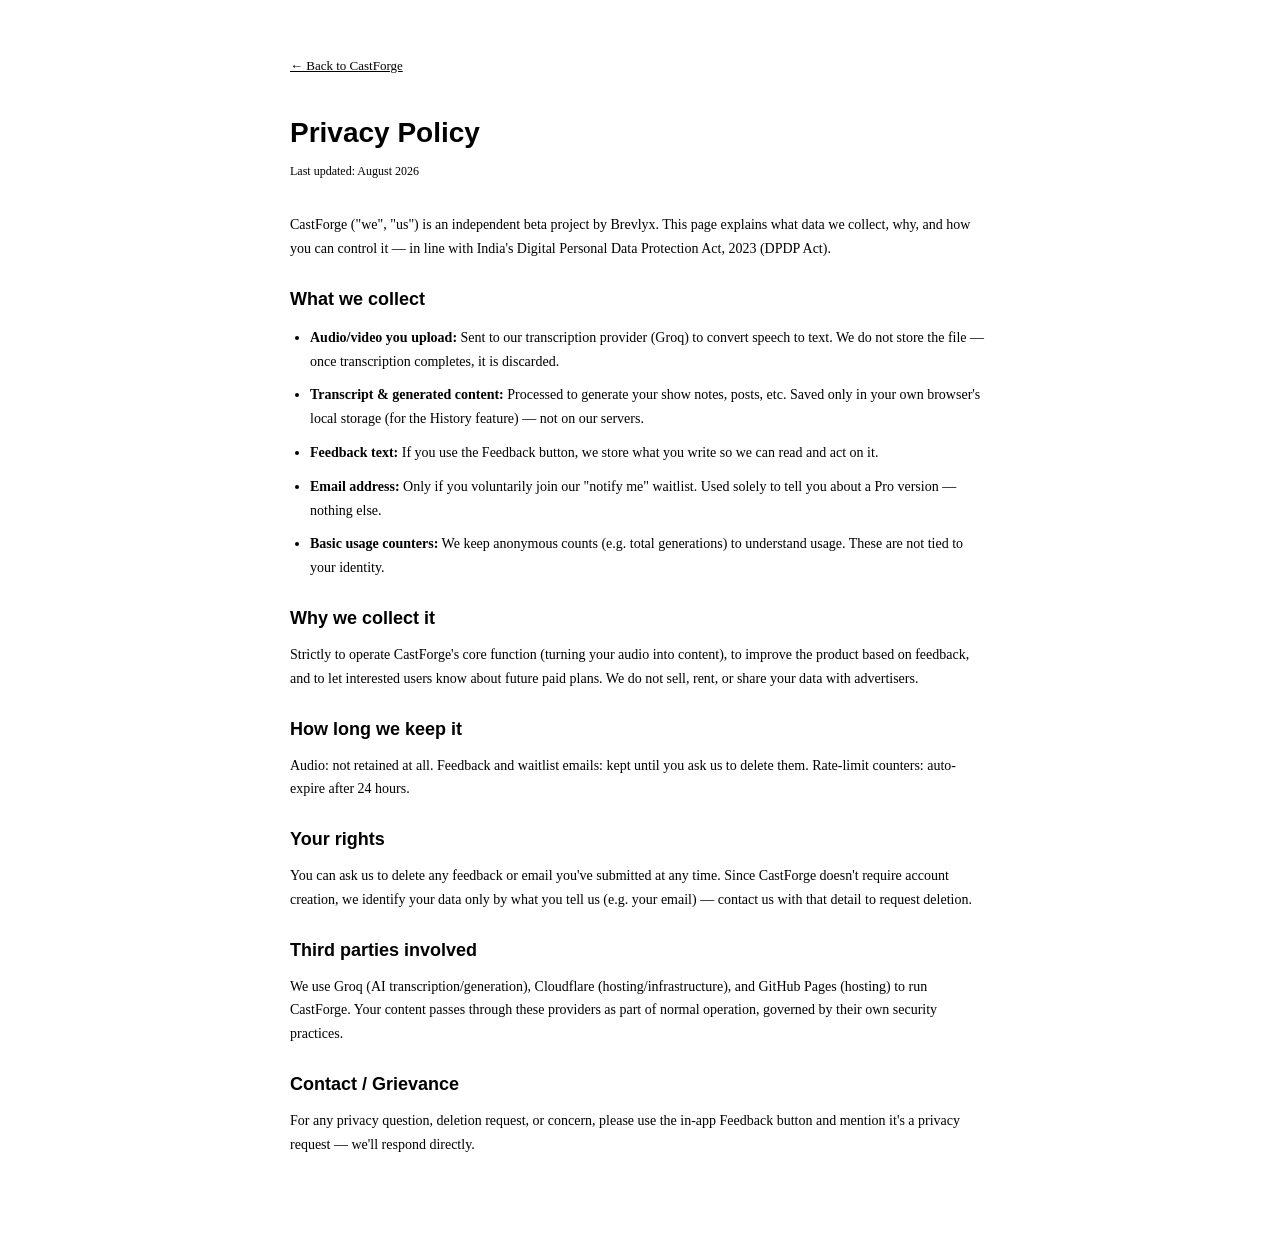
==== privacy.html @ f343cc7c "Add files via upload" ====
<!DOCTYPE html>
<html lang="en">
<head>
<meta charset="UTF-8">
<meta name="viewport" content="width=device-width, initial-scale=1.0">
<title>Privacy Policy — CastForge</title>
<link rel="icon" type="image/png" href="favicon.png">
<link rel="stylesheet" href="style.css">
<style>
  .legal-page{ max-width:700px; margin:0 auto; padding:48px 24px 80px; }
  .legal-page h1{ font-family:'Space Grotesk', sans-serif; font-size:28px; margin-bottom:8px; }
  .legal-page .updated{ font-size:12px; color:var(--text-dim); margin-bottom:32px; }
  .legal-page h2{ font-family:'Space Grotesk', sans-serif; font-size:18px; margin:28px 0 10px; color:var(--accent); }
  .legal-page p, .legal-page li{ font-size:14px; color:var(--text-dim); line-height:1.7; margin-bottom:10px; }
  .legal-page ul{ padding-left:20px; }
  .legal-page a{ color:var(--accent); }
  .back-link{ display:inline-block; margin-bottom:24px; font-size:13px; color:var(--text-dim); }
</style>
</head>
<body>
<main class="legal-page">
  <a href="index.html" class="back-link">← Back to CastForge</a>
  <h1>Privacy Policy</h1>
  <p class="updated">Last updated: August 2026</p>

  <p>CastForge ("we", "us") is an independent beta project by Brevlyx. This page explains what data we collect, why, and how you can control it — in line with India's Digital Personal Data Protection Act, 2023 (DPDP Act).</p>

  <h2>What we collect</h2>
  <ul>
    <li><strong>Audio/video you upload:</strong> Sent to our transcription provider (Groq) to convert speech to text. We do not store the file — once transcription completes, it is discarded.</li>
    <li><strong>Transcript & generated content:</strong> Processed to generate your show notes, posts, etc. Saved only in your own browser's local storage (for the History feature) — not on our servers.</li>
    <li><strong>Feedback text:</strong> If you use the Feedback button, we store what you write so we can read and act on it.</li>
    <li><strong>Email address:</strong> Only if you voluntarily join our "notify me" waitlist. Used solely to tell you about a Pro version — nothing else.</li>
    <li><strong>Basic usage counters:</strong> We keep anonymous counts (e.g. total generations) to understand usage. These are not tied to your identity.</li>
  </ul>

  <h2>Why we collect it</h2>
  <p>Strictly to operate CastForge's core function (turning your audio into content), to improve the product based on feedback, and to let interested users know about future paid plans. We do not sell, rent, or share your data with advertisers.</p>

  <h2>How long we keep it</h2>
  <p>Audio: not retained at all. Feedback and waitlist emails: kept until you ask us to delete them. Rate-limit counters: auto-expire after 24 hours.</p>

  <h2>Your rights</h2>
  <p>You can ask us to delete any feedback or email you've submitted at any time. Since CastForge doesn't require account creation, we identify your data only by what you tell us (e.g. your email) — contact us with that detail to request deletion.</p>

  <h2>Third parties involved</h2>
  <p>We use Groq (AI transcription/generation), Cloudflare (hosting/infrastructure), and GitHub Pages (hosting) to run CastForge. Your content passes through these providers as part of normal operation, governed by their own security practices.</p>

  <h2>Contact / Grievance</h2>
  <p>For any privacy question, deletion request, or concern, please use the in-app Feedback button and mention it's a privacy request — we'll respond directly.</p>
</main>
</body>
</html>
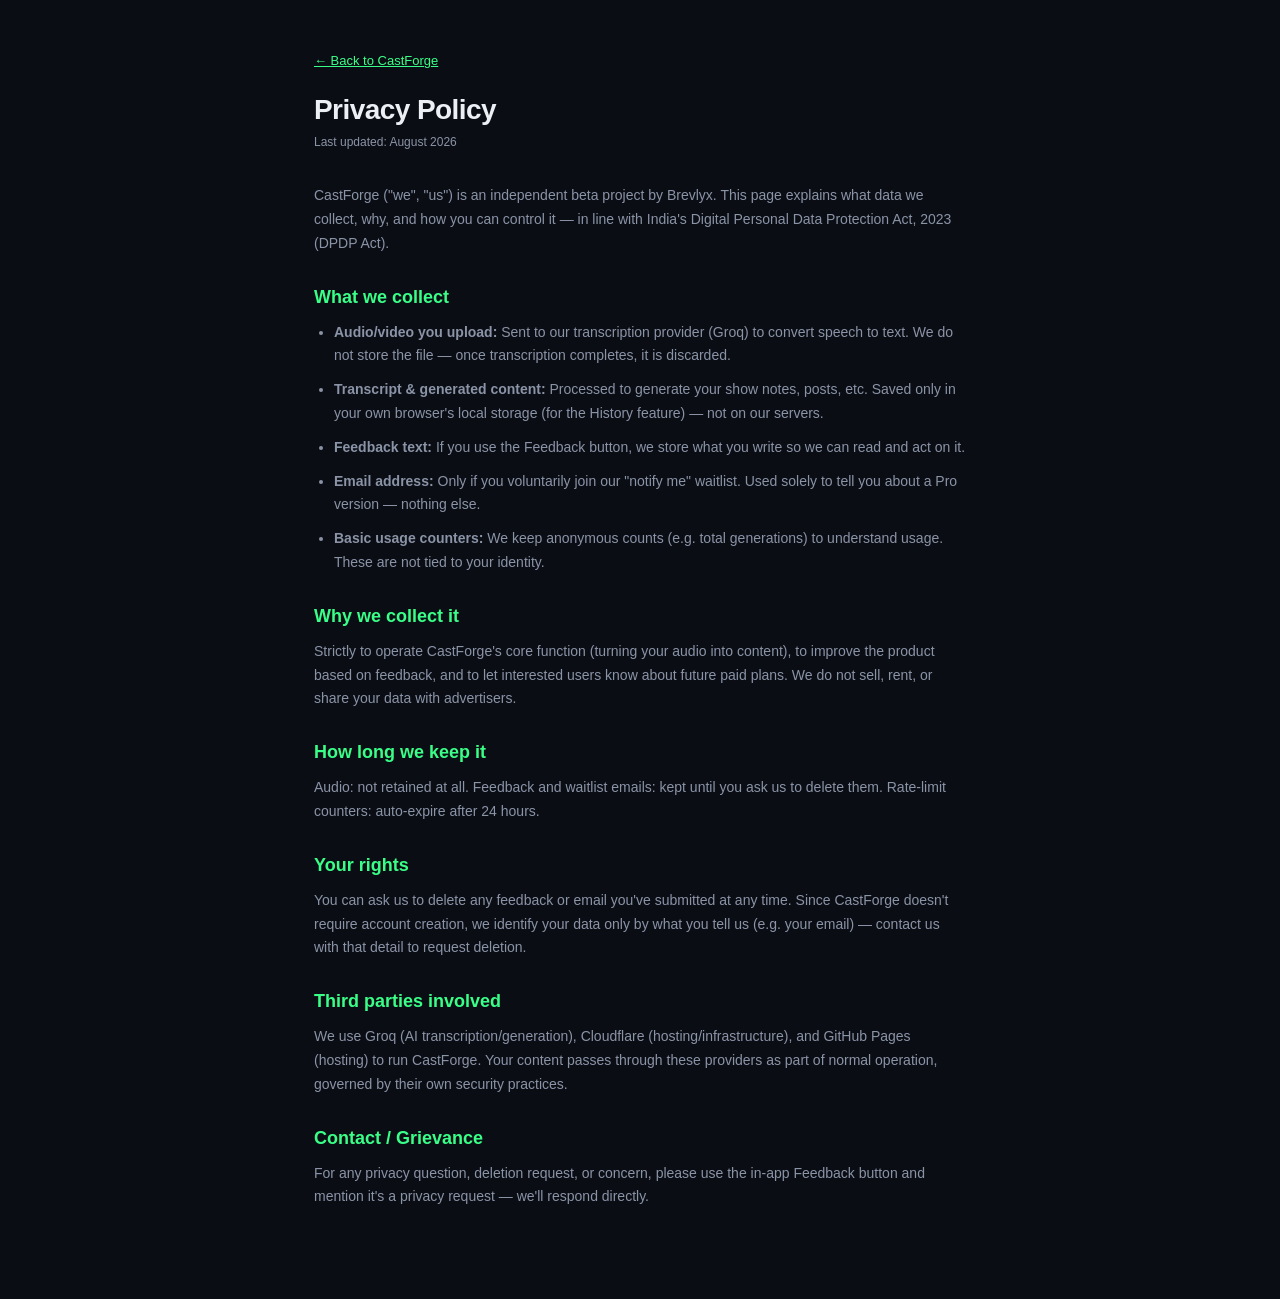
==== commit 0a4ee93e: "Add theme script to privacy.html" ====
--- a/privacy.html
+++ b/privacy.html
@@ -6,6 +6,11 @@
 <title>Privacy Policy — CastForge</title>
 <link rel="icon" type="image/png" href="favicon.png">
 <link rel="stylesheet" href="style.css">
+<script>
+  if(localStorage.getItem('castforge_theme') === 'light'){
+    document.documentElement.setAttribute('data-theme', 'light');
+  }
+</script>
 <style>
   .legal-page{ max-width:700px; margin:0 auto; padding:48px 24px 80px; }
   .legal-page h1{ font-family:'Space Grotesk', sans-serif; font-size:28px; margin-bottom:8px; }
@@ -50,4 +55,5 @@
   <p>For any privacy question, deletion request, or concern, please use the in-app Feedback button and mention it's a privacy request — we'll respond directly.</p>
 </main>
 </body>
-</html>
+  </html>
+  
--- a/style.css
+++ b/style.css
@@ -0,0 +1,333 @@
+@import url('https://fonts.cdnfonts.com/css/space-grotesk');
+@import url('https://fonts.cdnfonts.com/css/inter');
+
+:root{
+  --bg: #0A0E14;
+  --bg-raised: #101623;
+  --line: #1E2635;
+  --text: #ECEFF4;
+  --text-dim: #8B93A7;
+  --accent: #39FF88;
+  --accent-dim: #1F8F52;
+  --accent-wash: rgba(57,255,136,0.08);
+  --header-bg: rgba(10,14,20,0.9);
+  --input-bg: #0D1320;
+}
+[data-theme="light"]{
+  --bg: #F7F9FB;
+  --bg-raised: #FFFFFF;
+  --line: #E2E7EE;
+  --text: #10151F;
+  --text-dim: #5C6577;
+  --accent: #0FA85C;
+  --accent-dim: #0C8248;
+  --accent-wash: rgba(15,168,92,0.08);
+  --header-bg: rgba(247,249,251,0.9);
+  --input-bg: #EEF1F5;
+}
+*{box-sizing:border-box; margin:0; padding:0;}
+html{scroll-behavior:smooth;}
+body{
+  background:var(--bg);
+  color:var(--text);
+  font-family:'Inter', -apple-system, sans-serif;
+  line-height:1.5;
+  transition: background .2s ease, color .2s ease;
+  min-height:100vh;
+}
+::selection{ background:var(--accent); color:#06110B; }
+
+.noise{
+  position:fixed; inset:0; pointer-events:none; opacity:0.025; z-index:1;
+  background-image:url("data:image/svg+xml,%3Csvg xmlns='http://www.w3.org/2000/svg' width='120' height='120'%3E%3Cfilter id='n'%3E%3CfeTurbulence type='fractalNoise' baseFrequency='0.9' numOctaves='2'/%3E%3C/filter%3E%3Crect width='100%25' height='100%25' filter='url(%23n)'/%3E%3C/svg%3E");
+}
+
+header{
+  position:sticky; top:0; z-index:10;
+  display:flex; align-items:center; justify-content:space-between;
+  gap:8px;
+  padding:14px 20px;
+  background:var(--header-bg);
+  backdrop-filter:blur(10px);
+  border-bottom:1px solid var(--line);
+  flex-wrap:wrap;
+}
+.header-actions{ display:flex; align-items:center; gap:8px; flex-wrap:wrap; }
+.logo-group{ display:flex; flex-direction:column; gap:2px; }
+.logo{
+  font-family:'Space Grotesk', sans-serif;
+  font-weight:700;
+  font-size:19px;
+  letter-spacing:-0.02em;
+  display:flex; align-items:center; gap:9px;
+}
+.logo-sub{
+  font-size:10px; color:var(--text-dim); letter-spacing:0.04em;
+  margin-left:31px; text-transform:uppercase;
+}
+.logo-mark{
+  width:22px; height:16px; display:flex; align-items:flex-end; gap:2px;
+}
+.logo-mark span{
+  width:3px; background:var(--accent); border-radius:1px;
+  animation:pulse 1.4s ease-in-out infinite;
+}
+.logo-mark span:nth-child(1){height:40%; animation-delay:0s;}
+.logo-mark span:nth-child(2){height:100%; animation-delay:0.15s;}
+.logo-mark span:nth-child(3){height:65%; animation-delay:0.3s;}
+.logo-mark span:nth-child(4){height:85%; animation-delay:0.45s;}
+@keyframes pulse{
+  0%,100%{transform:scaleY(0.5);} 50%{transform:scaleY(1);}
+}
+.tag{
+  font-size:12px; color:var(--text-dim);
+  border:1px solid var(--line); padding:5px 10px; border-radius:20px;
+}
+.settings-btn{
+  background:transparent; border:1px solid var(--line); color:var(--text-dim);
+  width:36px; height:36px; border-radius:8px; font-size:16px; cursor:pointer;
+  transition:all .15s;
+}
+.settings-btn:hover{ color:var(--accent); border-color:var(--accent-dim); }
+
+.history-btn, .feedback-btn, .theme-toggle{
+  background:transparent; border:1px solid var(--line); color:var(--text-dim);
+  width:36px; height:36px; border-radius:8px; font-size:15px; cursor:pointer;
+  transition:all .15s; display:flex; align-items:center; justify-content:center;
+  flex-shrink:0;
+}
+.history-btn:hover, .feedback-btn:hover, .theme-toggle:hover{ color:var(--accent); border-color:var(--accent-dim); }
+
+.feedback-textarea{
+  width:100%; min-height:100px;
+  background:var(--input-bg); border:1px solid var(--line); border-radius:8px;
+  color:var(--text); font-family:'Inter', sans-serif; font-size:14px;
+  padding:12px 14px; resize:vertical; line-height:1.5;
+}
+.feedback-textarea:focus{ outline:none; border-color:var(--accent-dim); }
+.feedback-status{ font-size:12px; color:var(--accent); margin-top:10px; min-height:16px; }
+
+.history-modal{ max-width:480px; max-height:75vh; overflow-y:auto; }
+.history-item{
+  background:var(--input-bg); border:1px solid var(--line); border-radius:10px;
+  padding:14px 16px; margin-bottom:10px; cursor:pointer; transition:all .15s;
+}
+.history-item:hover{ border-color:var(--accent-dim); }
+.history-item-title{ font-size:14px; font-weight:600; margin-bottom:4px; }
+.history-item-meta{ font-size:11px; color:var(--text-dim); }
+.history-empty{ font-size:13px; color:var(--text-dim); text-align:center; padding:24px 0; }
+.history-delete{
+  float:right; background:none; border:none; color:var(--text-dim); cursor:pointer; font-size:14px;
+}
+.history-delete:hover{ color:#ff8080; }
+
+.inapp-banner{
+  display:none; background:#3a2a0a; border-bottom:1px solid #6b4a12;
+  color:#ffcb6b; font-size:13px; text-align:center; padding:12px 16px; line-height:1.5;
+}
+.inapp-banner.active{ display:block; }
+
+.modal-overlay{
+  display:none; position:fixed; inset:0; z-index:100;
+  background:rgba(5,7,11,0.75); backdrop-filter:blur(4px);
+  align-items:center; justify-content:center; padding:20px;
+}
+.modal-overlay.active{ display:flex; }
+.modal{
+  background:var(--bg-raised); border:1px solid var(--line); border-radius:14px;
+  padding:26px; max-width:400px; width:100%;
+}
+.modal-title{ font-family:'Space Grotesk', sans-serif; font-size:18px; font-weight:700; margin-bottom:8px; }
+.modal-sub{ font-size:13px; color:var(--text-dim); margin-bottom:18px; line-height:1.5; }
+.modal-label{ font-size:12px; color:var(--text-dim); display:block; margin-bottom:6px; }
+.modal-input{
+  width:100%; background:var(--input-bg); border:1px solid var(--line); border-radius:8px;
+  color:var(--text); font-size:14px; padding:11px 14px; font-family:'Inter', sans-serif;
+}
+.modal-input:focus{ outline:none; border-color:var(--accent-dim); }
+.modal-hint{ font-size:11px; color:var(--text-dim); margin-top:8px; }
+.modal-actions{ display:flex; justify-content:flex-end; gap:10px; margin-top:20px; }
+
+main{max-width:900px; margin:0 auto; padding:0 24px;}
+
+.hero{
+  padding:64px 0 40px;
+  text-align:left;
+}
+.eyebrow{
+  font-size:12px; text-transform:uppercase; letter-spacing:0.14em;
+  color:var(--accent); font-weight:600; margin-bottom:16px;
+  display:flex; align-items:center; gap:8px;
+}
+.eyebrow::before{content:''; width:6px; height:6px; background:var(--accent); border-radius:50%; display:inline-block; box-shadow:0 0 8px var(--accent);}
+h1{
+  font-family:'Space Grotesk', sans-serif;
+  font-weight:700;
+  font-size:clamp(32px, 5.5vw, 52px);
+  line-height:1.05;
+  letter-spacing:-0.02em;
+  max-width:14ch;
+  margin-bottom:18px;
+}
+h1 em{ font-style:normal; color:var(--accent); }
+.sub{
+  color:var(--text-dim); font-size:16px; max-width:52ch; margin-bottom:0;
+}
+
+.panel{
+  background:var(--bg-raised);
+  border:1px solid var(--line);
+  border-radius:14px;
+  padding:28px;
+  margin:32px 0;
+}
+.panel-label{
+  font-family:'Space Grotesk', sans-serif;
+  font-size:13px; font-weight:600; text-transform:uppercase; letter-spacing:0.08em;
+  color:var(--text-dim); margin-bottom:14px;
+}
+
+textarea{
+  width:100%; min-height:160px;
+  background:var(--input-bg); border:1px solid var(--line); border-radius:10px;
+  color:var(--text); font-family:'Inter', sans-serif; font-size:14px;
+  padding:16px; resize:vertical; line-height:1.6;
+}
+textarea:focus{ outline:none; border-color:var(--accent-dim); }
+textarea::placeholder{ color:#4A5468; }
+
+.input-mode-tabs{ display:flex; gap:8px; margin-bottom:16px; }
+.mode-tab{
+  font-family:'Space Grotesk', sans-serif; font-size:13px; font-weight:600;
+  background:transparent; color:var(--text-dim); border:1px solid var(--line);
+  padding:9px 16px; border-radius:8px; cursor:pointer; transition:all .15s;
+}
+.mode-tab.active{ background:var(--accent-wash); color:var(--accent); border-color:var(--accent-dim); }
+
+.dropzone{
+  display:flex; flex-direction:column; align-items:center; justify-content:center;
+  gap:10px; min-height:160px; border:1.5px dashed var(--line); border-radius:12px;
+  cursor:pointer; transition:all .15s; text-align:center; padding:20px;
+}
+.dropzone:hover{ border-color:var(--accent-dim); background:var(--accent-wash); }
+.dropzone-icon{ font-size:32px; }
+.dropzone-text{ font-size:14px; color:var(--text-dim); line-height:1.6; }
+.dropzone-sub{ font-size:12px; color:#4A5468; }
+.dropzone.has-file{ border-color:var(--accent); border-style:solid; }
+
+.lang-select-row{ display:flex; align-items:center; gap:10px; margin-bottom:14px; flex-wrap:wrap; }
+.lang-label{ font-size:12px; color:var(--text-dim); }
+.lang-chips{ display:flex; gap:6px; }
+.lang-chip{
+  font-size:12px; color:var(--text-dim); background:transparent;
+  border:1px solid var(--line); padding:5px 12px; border-radius:20px; cursor:pointer;
+  transition:all .15s;
+}
+.lang-chip.active{ background:var(--accent-wash); color:var(--accent); border-color:var(--accent-dim); }
+.lang-chip:hover:not(.active){ border-color:var(--accent-dim); color:var(--text); }
+
+.sample-row{ display:flex; gap:10px; margin-top:12px; flex-wrap:wrap; }
+.chip{
+  font-size:12px; color:var(--text-dim); background:transparent;
+  border:1px solid var(--line); padding:6px 12px; border-radius:20px;
+  cursor:pointer; transition:all .15s;
+}
+.chip:hover{ border-color:var(--accent-dim); color:var(--text); }
+
+.cta-row{ display:flex; align-items:center; gap:16px; margin-top:20px; flex-wrap:wrap; }
+button.primary{
+  background:var(--accent); color:#06110B; border:none;
+  font-family:'Space Grotesk', sans-serif; font-weight:700; font-size:15px;
+  padding:14px 26px; border-radius:9px; cursor:pointer;
+  transition:transform .15s, box-shadow .15s;
+  box-shadow:0 0 0 rgba(57,255,136,0);
+}
+button.primary:hover{ transform:translateY(-1px); box-shadow:0 6px 20px rgba(57,255,136,0.25); }
+button.primary:disabled{ opacity:0.5; cursor:not-allowed; transform:none; box-shadow:none; }
+.hint{ font-size:12px; color:var(--text-dim); }
+
+.waveform{
+  display:none; align-items:flex-end; gap:3px; height:36px; margin:20px 0;
+}
+.waveform.active{ display:flex; }
+.waveform span{
+  width:4px; background:var(--accent); border-radius:2px;
+  animation:wave 1s ease-in-out infinite;
+}
+@keyframes wave{
+  0%,100%{ height:20%; opacity:0.4; } 50%{ height:100%; opacity:1; }
+}
+
+.status-text{ font-size:13px; color:var(--accent); display:none; margin-top:4px; }
+.status-text.active{ display:block; }
+
+.results{ display:none; margin-top:8px; }
+.results.active{ display:block; }
+
+.tabs{
+  display:flex; gap:4px; border-bottom:1px solid var(--line);
+  margin-bottom:24px; overflow-x:auto;
+}
+.tab{
+  font-family:'Space Grotesk', sans-serif; font-size:13px; font-weight:600;
+  color:var(--text-dim); background:none; border:none; cursor:pointer;
+  padding:12px 16px; border-bottom:2px solid transparent; white-space:nowrap;
+  transition:color .15s;
+}
+.tab.active{ color:var(--accent); border-bottom-color:var(--accent); }
+.tab:hover:not(.active){ color:var(--text); }
+
+.tab-content{ display:none; }
+.tab-content.active{ display:block; animation:fadeIn .3s ease; }
+@keyframes fadeIn{ from{opacity:0; transform:translateY(6px);} to{opacity:1; transform:translateY(0);} }
+
+.output-block{
+  background:var(--input-bg); border:1px solid var(--line); border-radius:10px;
+  padding:20px; font-size:14px; white-space:pre-wrap; line-height:1.7;
+  max-height:420px; overflow-y:auto;
+}
+.output-block:focus{ outline:none; border-color:var(--accent-dim); background:var(--input-bg); }
+.output-block h3{ font-family:'Space Grotesk', sans-serif; font-size:14px; color:var(--accent); margin:16px 0 6px; }
+.output-block h3:first-child{ margin-top:0; }
+
+.edit-hint{ font-size:11px; color:var(--text-dim); margin-bottom:8px; }
+
+.copy-btn{
+  margin-top:12px; font-size:12px; color:var(--accent);
+  background:var(--accent-wash); border:1px solid var(--accent-dim);
+  padding:7px 14px; border-radius:8px; cursor:pointer;
+}
+.copy-btn:hover{ background:rgba(57,255,136,0.15); }
+
+.social-post{
+  background:var(--input-bg); border:1px solid var(--line); border-radius:10px;
+  padding:14px 16px; margin-bottom:10px; font-size:13.5px; position:relative;
+}
+.social-post:focus{ outline:none; border-color:var(--accent-dim); }
+.social-post .num{ color:var(--accent); font-weight:700; margin-right:6px; }
+
+footer{
+  max-width:900px; margin:60px auto 40px; padding:24px; text-align:center;
+  color:var(--text-dim); font-size:12px; border-top:1px solid var(--line);
+}
+.footer-link{
+  background:none; border:none; color:var(--text-dim); font-size:12px;
+  text-decoration:underline; cursor:pointer; margin-top:8px; padding:0;
+}
+.footer-link:hover{ color:var(--accent); }
+
+.privacy-note{
+  font-size:11.5px; color:var(--text-dim); text-align:center; margin-top:14px;
+  display:flex; align-items:center; justify-content:center; gap:4px;
+}
+.privacy-detail p{ font-size:13px; color:var(--text-dim); line-height:1.6; margin-bottom:14px; }
+.privacy-detail strong{ color:var(--text); }
+
+.error-box{
+  background:rgba(255,80,80,0.08); border:1px solid rgba(255,80,80,0.3);
+  color:#ff8080; padding:14px 16px; border-radius:10px; font-size:13px; margin-top:16px; display:none;
+  line-height:1.6;
+}
+.error-box a{ color:var(--accent); }
+.error-box.active{ display:block; }
+  
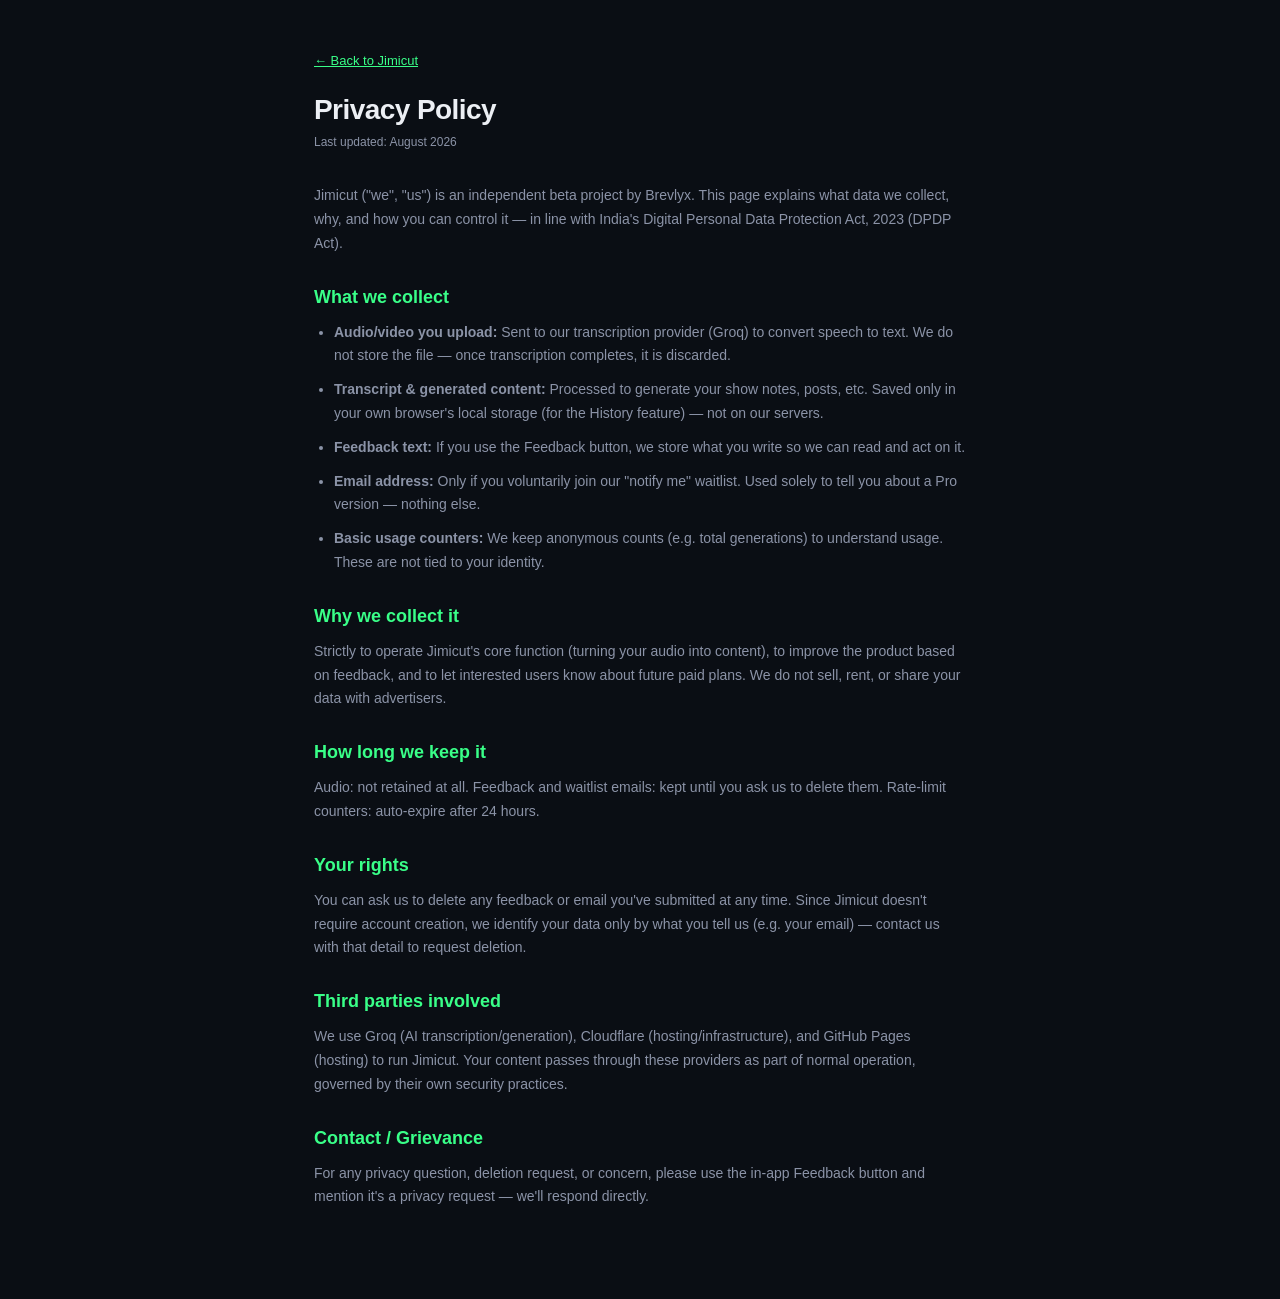
==== commit 1d817a97: "Update privacy policy references from CastForge to Jimicut" ====
--- a/privacy.html
+++ b/privacy.html
@@ -3,7 +3,7 @@
 <head>
 <meta charset="UTF-8">
 <meta name="viewport" content="width=device-width, initial-scale=1.0">
-<title>Privacy Policy — CastForge</title>
+<title>Privacy Policy — Jimicut</title>
 <link rel="icon" type="image/png" href="favicon.png">
 <link rel="stylesheet" href="style.css">
 <script>
@@ -24,11 +24,11 @@
 </head>
 <body>
 <main class="legal-page">
-  <a href="index.html" class="back-link">← Back to CastForge</a>
+  <a href="index.html" class="back-link">← Back to Jimicut</a>
   <h1>Privacy Policy</h1>
   <p class="updated">Last updated: August 2026</p>
 
-  <p>CastForge ("we", "us") is an independent beta project by Brevlyx. This page explains what data we collect, why, and how you can control it — in line with India's Digital Personal Data Protection Act, 2023 (DPDP Act).</p>
+  <p>Jimicut ("we", "us") is an independent beta project by Brevlyx. This page explains what data we collect, why, and how you can control it — in line with India's Digital Personal Data Protection Act, 2023 (DPDP Act).</p>
 
   <h2>What we collect</h2>
   <ul>
@@ -40,20 +40,19 @@
   </ul>
 
   <h2>Why we collect it</h2>
-  <p>Strictly to operate CastForge's core function (turning your audio into content), to improve the product based on feedback, and to let interested users know about future paid plans. We do not sell, rent, or share your data with advertisers.</p>
+  <p>Strictly to operate Jimicut's core function (turning your audio into content), to improve the product based on feedback, and to let interested users know about future paid plans. We do not sell, rent, or share your data with advertisers.</p>
 
   <h2>How long we keep it</h2>
   <p>Audio: not retained at all. Feedback and waitlist emails: kept until you ask us to delete them. Rate-limit counters: auto-expire after 24 hours.</p>
 
   <h2>Your rights</h2>
-  <p>You can ask us to delete any feedback or email you've submitted at any time. Since CastForge doesn't require account creation, we identify your data only by what you tell us (e.g. your email) — contact us with that detail to request deletion.</p>
+  <p>You can ask us to delete any feedback or email you've submitted at any time. Since Jimicut doesn't require account creation, we identify your data only by what you tell us (e.g. your email) — contact us with that detail to request deletion.</p>
 
   <h2>Third parties involved</h2>
-  <p>We use Groq (AI transcription/generation), Cloudflare (hosting/infrastructure), and GitHub Pages (hosting) to run CastForge. Your content passes through these providers as part of normal operation, governed by their own security practices.</p>
+  <p>We use Groq (AI transcription/generation), Cloudflare (hosting/infrastructure), and GitHub Pages (hosting) to run Jimicut. Your content passes through these providers as part of normal operation, governed by their own security practices.</p>
 
   <h2>Contact / Grievance</h2>
   <p>For any privacy question, deletion request, or concern, please use the in-app Feedback button and mention it's a privacy request — we'll respond directly.</p>
 </main>
 </body>
-  </html>
-  
+</html>
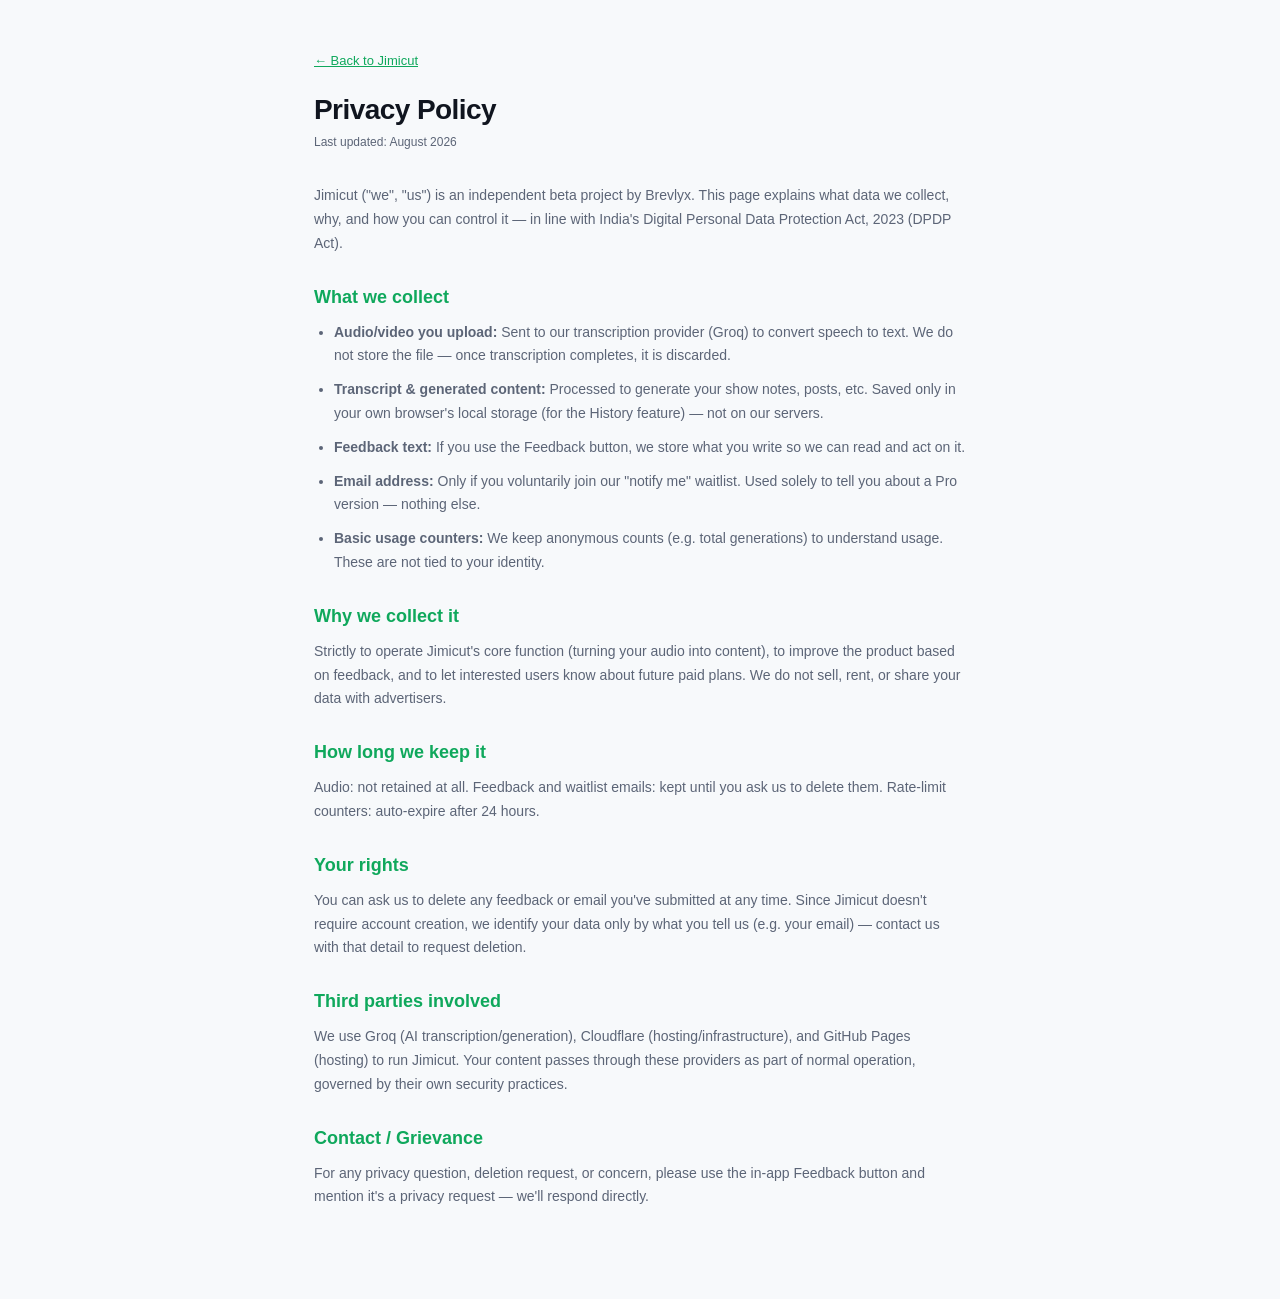
==== commit c80fd1cc: "Update privacy.html" ====
--- a/privacy.html
+++ b/privacy.html
@@ -7,8 +7,8 @@
 <link rel="icon" type="image/png" href="favicon.png">
 <link rel="stylesheet" href="style.css">
 <script>
-  if(localStorage.getItem('castforge_theme') === 'light'){
-    document.documentElement.setAttribute('data-theme', 'light');
+  if(localStorage.getItem('jimicut_theme') === 'dark'){
+    document.documentElement.setAttribute('data-theme', 'dark');
   }
 </script>
 <style>
--- a/style.css
+++ b/style.css
@@ -2,6 +2,18 @@
 @import url('https://fonts.cdnfonts.com/css/inter');
 
 :root{
+  --bg: #F7F9FB;
+  --bg-raised: #FFFFFF;
+  --line: #E2E7EE;
+  --text: #10151F;
+  --text-dim: #5C6577;
+  --accent: #0FA85C;
+  --accent-dim: #0C8248;
+  --accent-wash: rgba(15,168,92,0.08);
+  --header-bg: rgba(247,249,251,0.9);
+  --input-bg: #EEF1F5;
+}
+[data-theme="dark"]{
   --bg: #0A0E14;
   --bg-raised: #101623;
   --line: #1E2635;
@@ -13,18 +25,6 @@
   --header-bg: rgba(10,14,20,0.9);
   --input-bg: #0D1320;
 }
-[data-theme="light"]{
-  --bg: #F7F9FB;
-  --bg-raised: #FFFFFF;
-  --line: #E2E7EE;
-  --text: #10151F;
-  --text-dim: #5C6577;
-  --accent: #0FA85C;
-  --accent-dim: #0C8248;
-  --accent-wash: rgba(15,168,92,0.08);
-  --header-bg: rgba(247,249,251,0.9);
-  --input-bg: #EEF1F5;
-}
 *{box-sizing:border-box; margin:0; padding:0;}
 html{scroll-behavior:smooth;}
 body{
@@ -101,7 +101,7 @@
 .feedback-textarea{
   width:100%; min-height:100px;
   background:var(--input-bg); border:1px solid var(--line); border-radius:8px;
-  color:var(--text); font-family:'Inter', sans-serif; font-size:14px;
+  color:var(--text); font-family:'Inter', sans-serif; font-size:16px;
   padding:12px 14px; resize:vertical; line-height:1.5;
 }
 .feedback-textarea:focus{ outline:none; border-color:var(--accent-dim); }
@@ -142,7 +142,7 @@
 .modal-label{ font-size:12px; color:var(--text-dim); display:block; margin-bottom:6px; }
 .modal-input{
   width:100%; background:var(--input-bg); border:1px solid var(--line); border-radius:8px;
-  color:var(--text); font-size:14px; padding:11px 14px; font-family:'Inter', sans-serif;
+  color:var(--text); font-size:16px; padding:11px 14px; font-family:'Inter', sans-serif;
 }
 .modal-input:focus{ outline:none; border-color:var(--accent-dim); }
 .modal-hint{ font-size:11px; color:var(--text-dim); margin-top:8px; }
@@ -174,6 +174,20 @@
   color:var(--text-dim); font-size:16px; max-width:52ch; margin-bottom:0;
 }
 
+.demo-section{ margin:8px 0 32px; }
+.demo-label{
+  font-family:'Space Grotesk', sans-serif; font-size:12px; font-weight:600;
+  text-transform:uppercase; letter-spacing:0.08em; color:var(--accent); margin-bottom:14px;
+}
+.demo-grid{ display:grid; grid-template-columns:1fr; gap:12px; }
+@media(min-width:640px){ .demo-grid{ grid-template-columns:1fr 1fr 1fr; } }
+.demo-card{
+  background:var(--bg-raised); border:1px solid var(--line); border-radius:12px; padding:16px;
+}
+.demo-card-title{ font-family:'Space Grotesk', sans-serif; font-size:13px; font-weight:700; margin-bottom:8px; }
+.demo-card-body{ font-size:12.5px; color:var(--text-dim); line-height:1.6; }
+.demo-note{ font-size:11.5px; color:var(--text-dim); margin-top:14px; font-style:italic; }
+
 .panel{
   background:var(--bg-raised);
   border:1px solid var(--line);
@@ -190,7 +204,7 @@
 textarea{
   width:100%; min-height:160px;
   background:var(--input-bg); border:1px solid var(--line); border-radius:10px;
-  color:var(--text); font-family:'Inter', sans-serif; font-size:14px;
+  color:var(--text); font-family:'Inter', sans-serif; font-size:16px;
   padding:16px; resize:vertical; line-height:1.6;
 }
 textarea:focus{ outline:none; border-color:var(--accent-dim); }
@@ -330,4 +344,4 @@
 }
 .error-box a{ color:var(--accent); }
 .error-box.active{ display:block; }
-  
+                
